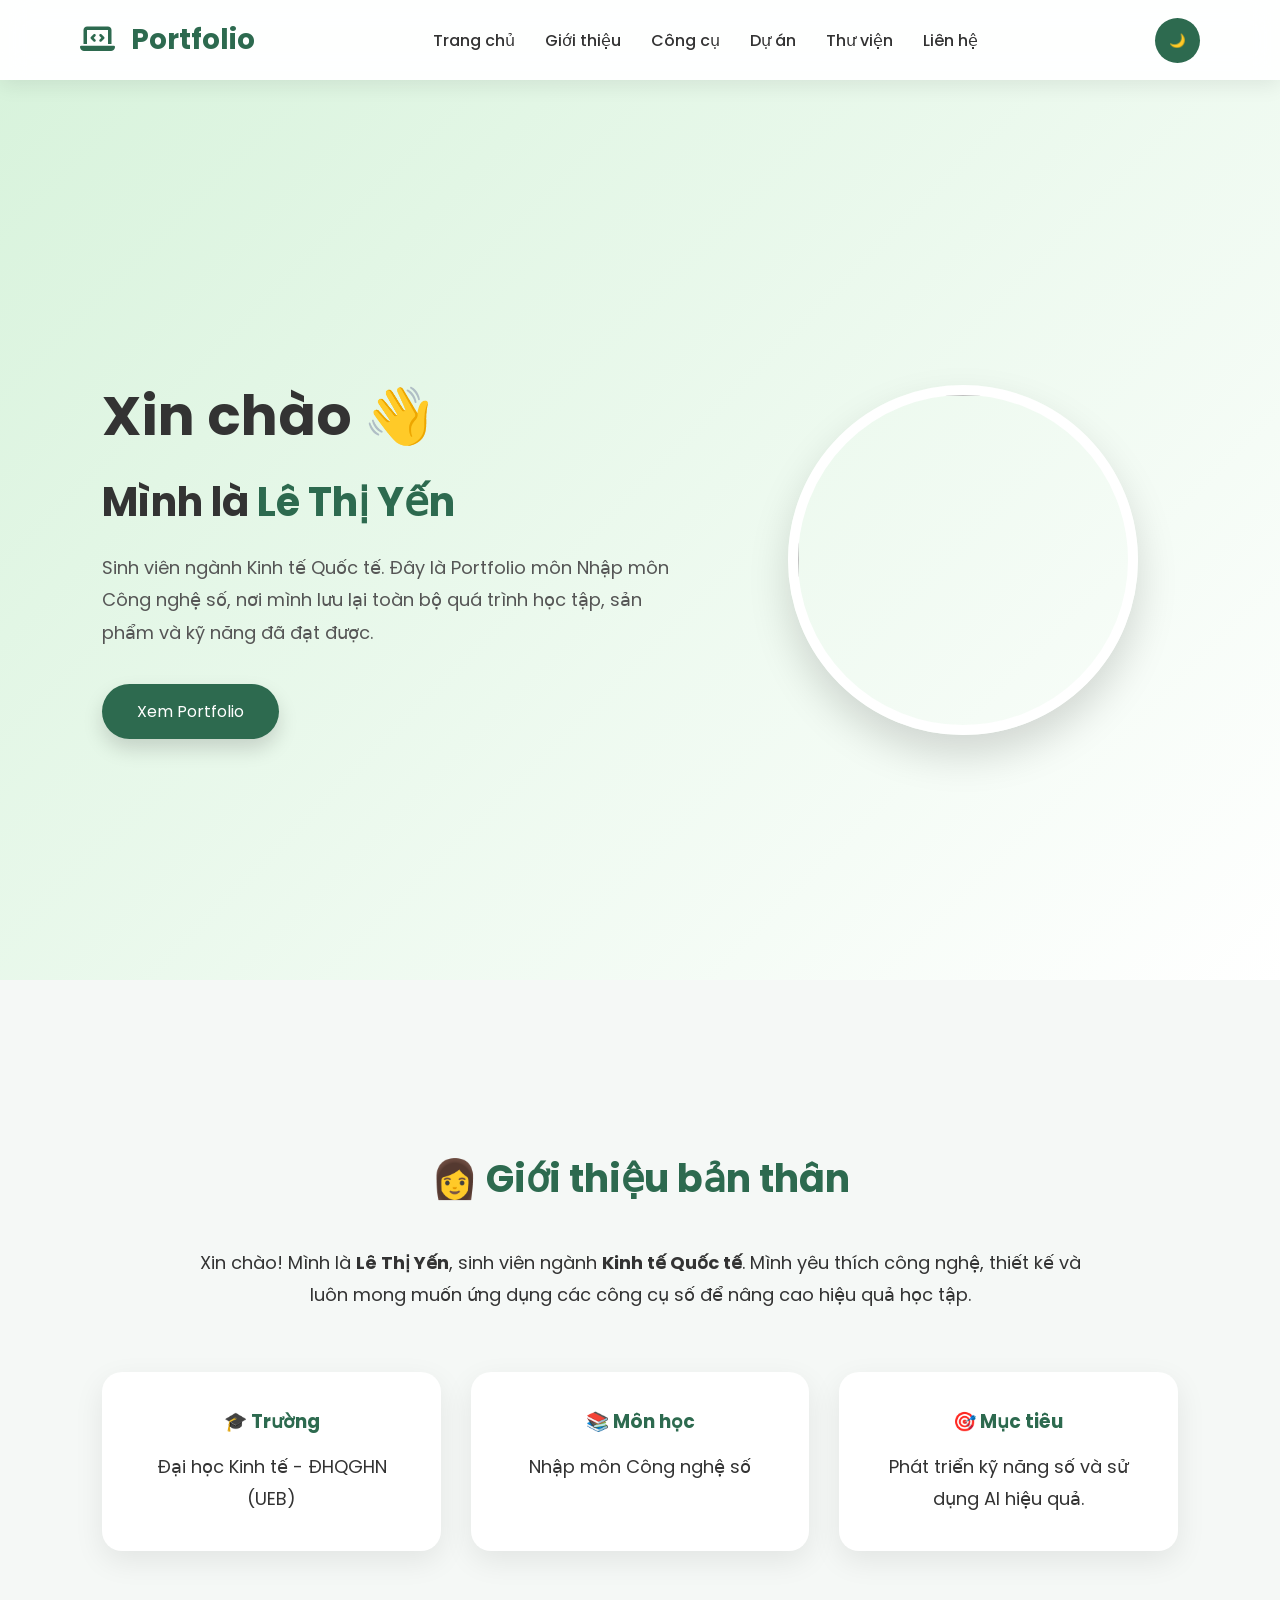
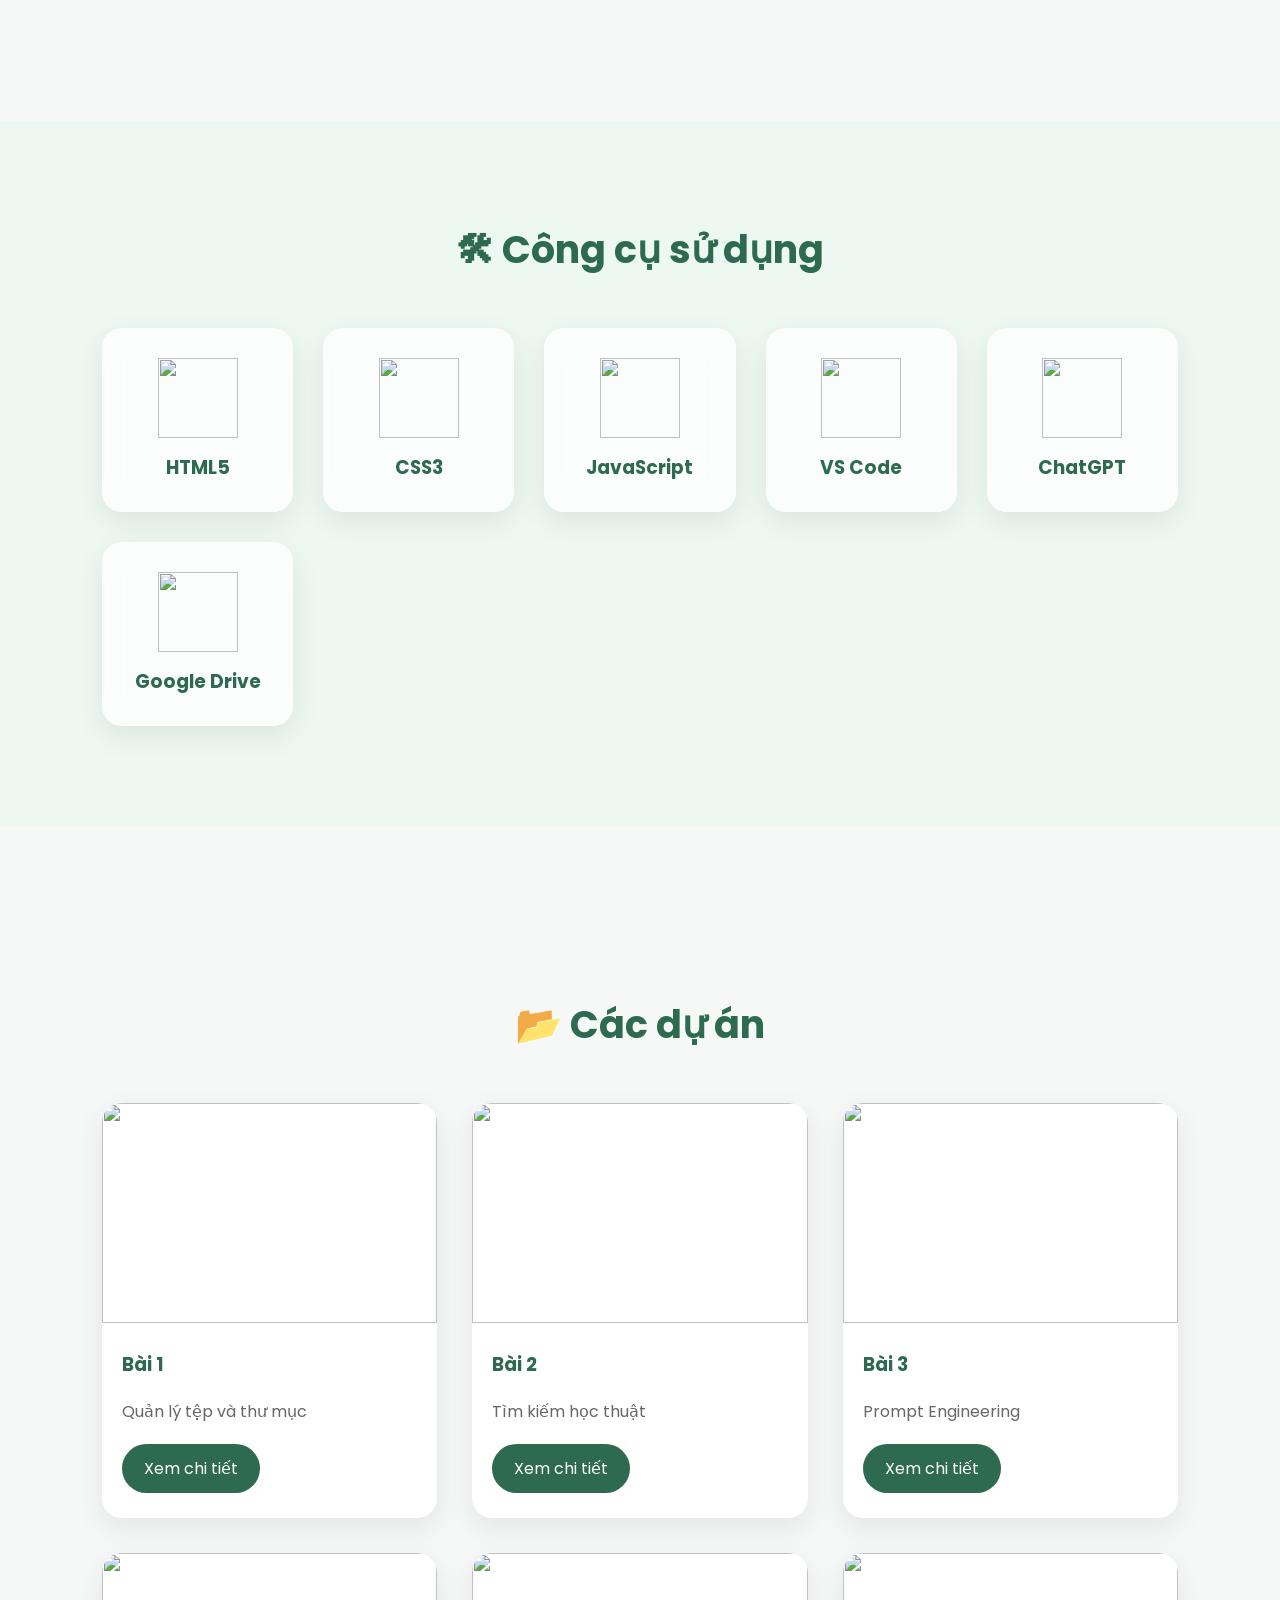
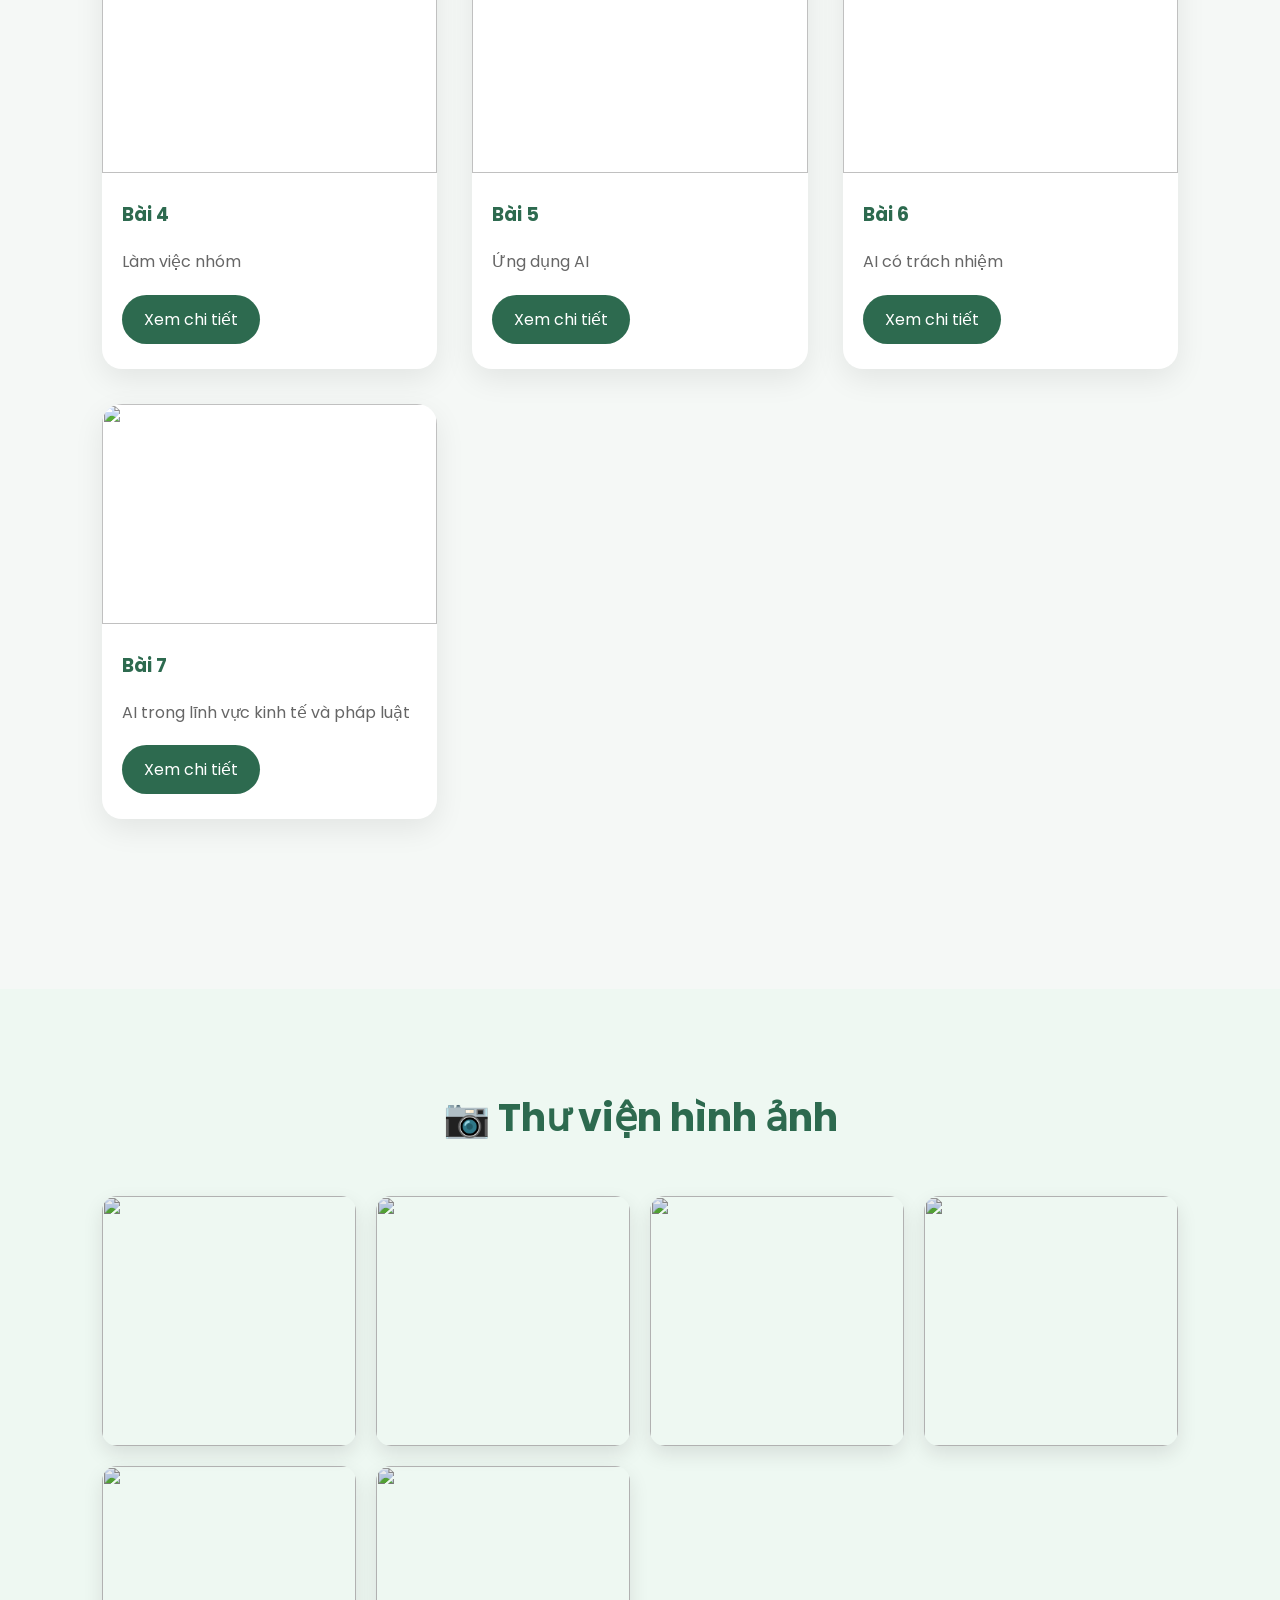
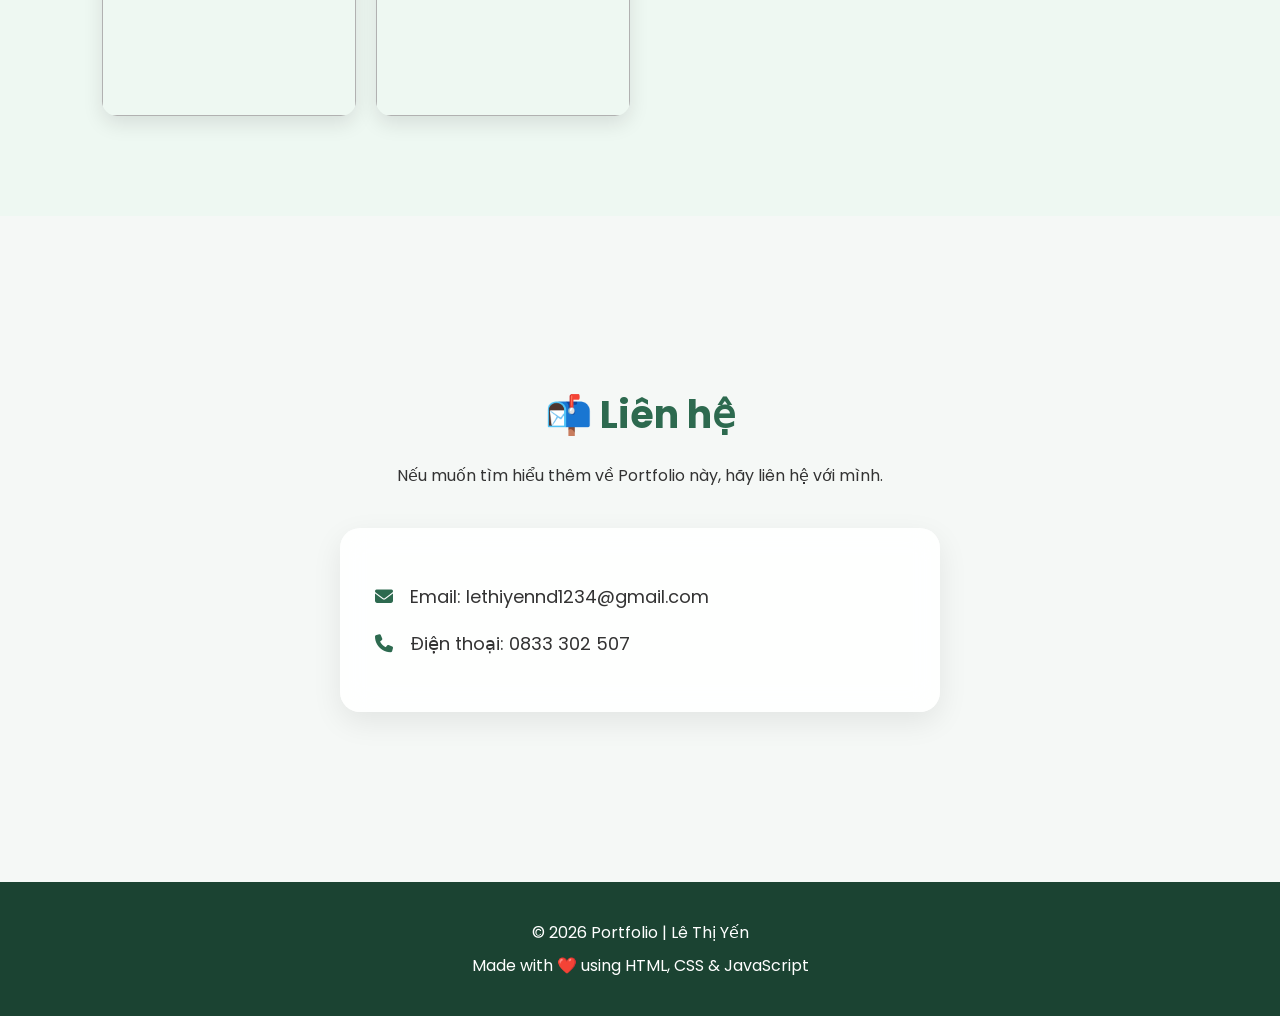
==== index.html @ 8529593f "Add files via upload First Portfolio" ====
<!DOCTYPE html>
<html lang="vi">

<head>
    <meta charset="UTF-8">
    <meta name="viewport" content="width=device-width, initial-scale=1.0">
    <title>Portfolio | Lê Thị Yến</title>

    <!-- CSS -->
    <link rel="stylesheet" href="style.css">

    <!-- Font -->
    <link href="https://fonts.googleapis.com/css2?family=Poppins:wght@300;400;500;600;700&display=swap" rel="stylesheet">

    <!-- Font Awesome -->
    <link rel="stylesheet"
        href="https://cdnjs.cloudflare.com/ajax/libs/font-awesome/6.6.0/css/all.min.css">
</head>

<body>

<div id="progressBar"></div>

<div class="background-circle circle1"></div>

<div class="background-circle circle2"></div>

<div class="background-circle circle3"></div>



    <!-- ================= HEADER ================= -->

    <header>

        <div class="logo">
            <i class="fa-solid fa-laptop-code"></i>
            Portfolio
        </div>

        <nav>

            <a href="#">Trang chủ</a>

            <a href="#about">Giới thiệu</a>

            <a href="#tools">Công cụ</a>

            <a href="#projects">Dự án</a>

            <a href="#gallery">Thư viện</a>

            <a href="#contact">Liên hệ</a>

        </nav>

        <button id="darkMode">
            🌙
        </button>

    </header>

    <!-- ================= HERO ================= -->

    <section class="hero">

        <div class="hero-text">

            <h1>
                Xin chào 👋
            </h1>

            <h2>
                Mình là <span>Lê Thị Yến</span>
            </h2>

            <p>

                Sinh viên ngành Kinh tế Quốc tế.
                Đây là Portfolio môn Nhập môn Công nghệ số,
                nơi mình lưu lại toàn bộ quá trình học tập,
                sản phẩm và kỹ năng đã đạt được.

            </p>

            <a href="#projects" class="btn">
                Xem Portfolio
            </a>

        </div>

        <div class="hero-image">

            <!-- Thay ảnh của m sau -->
    <img src="images/picture/avt.jpg" class="report-image">



        </div>

    </section>

    <!-- ================= ABOUT ================= -->

    <section class="about" id="about">

        <h2>👩 Giới thiệu bản thân</h2>

        <p>

            Xin chào! Mình là <strong>Lê Thị Yến</strong>,
            sinh viên ngành <strong>Kinh tế Quốc tế</strong>.
            Mình yêu thích công nghệ, thiết kế và luôn mong muốn
            ứng dụng các công cụ số để nâng cao hiệu quả học tập.

        </p>

        <div class="info-box">

            <div class="box">

                <h3>🎓 Trường</h3>

                <p>Đại học Kinh tế - ĐHQGHN (UEB)</p>

            </div>

            <div class="box">

                <h3>📚 Môn học</h3>

                <p>Nhập môn Công nghệ số</p>

            </div>

            <div class="box">

                <h3>🎯 Mục tiêu</h3>

                <p>Phát triển kỹ năng số và sử dụng AI hiệu quả.</p>

            </div>

        </div>

    </section>

    <!-- ================= TOOLS ================= -->

    <section id="tools">

        <h2>🛠 Công cụ sử dụng</h2>

        <div class="tool-list">

            <div class="tool-card">
              <img src="images/picture/html.png" class="report-image">
                <h3>HTML5</h3>
            </div>

            <div class="tool-card">
                <img src="images/picture/css3.png" class="report-image">
                <h3>CSS3</h3>
            </div>

            <div class="tool-card">
                <img src="images/picture/js.png" class="report-image">
                <h3>JavaScript</h3>
            </div>

            <div class="tool-card">
                <img src="images/picture/vscode.png" class="report-image">
                <h3>VS Code</h3>
            </div>

            <div class="tool-card">
                <img src="images/picture/chatgpt.png" class="report-image">
                <h3>ChatGPT</h3>
            </div>

            <div class="tool-card">
                <img src="images/picture/ggdrive.png" class="report-image">
                <h3>Google Drive</h3>
            </div>

        </div>

    </section>

    <!-- ================= PROJECT ================= -->

    <section id="projects">

        <h2>📂 Các dự án</h2>

        <div class="project-grid">

            <div class="project-card">

                <img src="images/picture/hinh1.png" class="report-image">

                <h3>Bài 1</h3>

                <p>Quản lý tệp và thư mục</p>

                <a href="bai1.html">Xem chi tiết</a>

            </div>

            <div class="project-card">

               <img src="images/picture/hinh2.png" class="report-image">

                <h3>Bài 2</h3>

                <p>Tìm kiếm học thuật</p>

                <a href="bai2.html">Xem chi tiết</a>

            </div>

            <div class="project-card">

                <img src="images/picture/hinh3.png" class="report-image">

                <h3>Bài 3</h3>

                <p>Prompt Engineering</p>

                <a href="bai3.html">Xem chi tiết</a>

            </div>

            <div class="project-card">

                <img src="images/picture/hinh4.png" class="report-image">

                <h3>Bài 4</h3>

                <p>Làm việc nhóm</p>

                <a href="bai4.html">Xem chi tiết</a>

            </div>

            <div class="project-card">

                <img src="images/picture/hhinh5.png" class="report-image">

                <h3>Bài 5</h3>

                <p>Ứng dụng AI</p>

                <a href="bai5.html">Xem chi tiết</a>

            </div>

            <div class="project-card">

                <img src="images/picture/hinh6.png" class="report-image">

                <h3>Bài 6</h3>

                <p>AI có trách nhiệm</p>

                <a href="bai6.html">Xem chi tiết</a>

            </div>
             <div class="project-card">

               <img src="images/picture/hinh7.png" class="report-image">

                <h3>Bài 7</h3>

                <p>AI trong lĩnh vực kinh tế và pháp luật</p>

                <a href="bai7.html">Xem chi tiết</a>

            </div>

        </div>

    </section>

    <!-- ================= GALLERY ================= -->

    <section id="gallery">

        <h2>📷 Thư viện hình ảnh</h2>

        <div class="gallery">

            <img src="images/picture/gall1.png" class="report-image">

            <img src="images/picture/gall2.png" class="report-image">

            <img src="images/picture/gall3.png" class="report-image">

            <img src="images/picture/gall4.png" class="report-image">

            <img src="images/picture/gall5.png" class="report-image">

            <img src="images/picture/gall6.png" class="report-image">

        </div>

    </section>

    <!-- ================= CONTACT ================= -->

    <section id="contact">

        <h2>📬 Liên hệ</h2>

        <p>Nếu muốn tìm hiểu thêm về Portfolio này, hãy liên hệ với mình.</p>

        <div class="contact-box">

            <p>
                <i class="fa-solid fa-envelope"></i>
                Email: lethiyennd1234@gmail.com
            </p>

            <p>
                <i class="fa-solid fa-phone"></i>
                Điện thoại: 0833 302 507
            </p>

        </div>

    </section>

    <!-- ================= FOOTER ================= -->

    <footer>

        <p>

            © 2026 Portfolio | Lê Thị Yến

        </p>

        <p>

            Made with ❤️ using HTML, CSS & JavaScript

        </p>

    </footer>

    <!-- Nút lên đầu -->

    <button id="topBtn">

        <i class="fa-solid fa-arrow-up"></i>

    </button>

    <!-- JavaScript -->

    <script src="script.js"></script>

</body>

</html>
---- style.css ----
/* =========================
   RESET
========================= */

*{
    margin:0;
    padding:0;
    box-sizing:border-box;
    scroll-behavior:smooth;
}

body{
    font-family:'Poppins',sans-serif;
    background:#f5f8f6;
    color:#333;
    overflow-x:hidden;
}

/* =========================
   HEADER
========================= */

header{

    position:relative;

    top:0;

    left:0;

    width:100%;

    height:80px;

    background:rgba(255,255,255,.9);

    backdrop-filter:blur(15px);

    display:flex;

    justify-content:space-between;

    align-items:center;

    padding:0 80px;

    box-shadow:0 5px 20px rgba(0,0,0,.08);

    z-index:999;

}

.logo{

    font-size:28px;

    font-weight:bold;

    color:#2d6a4f;

}

.logo i{

    margin-right:10px;

}

nav{

    display:flex;

    gap:30px;

}

nav a{

    text-decoration:none;

    color:#333;

    font-weight:500;

    transition:.3s;

}

nav a:hover{

    color:#2d6a4f;

}

#darkMode{

    width:45px;

    height:45px;

    border:none;

    border-radius:50%;

    background:#2d6a4f;

    color:white;

    cursor:pointer;

    transition:.3s;

}

#darkMode:hover{

    transform:rotate(180deg);

}

/* =========================
   HERO
========================= */

.hero{

    width:100%;

    min-height:100vh;

    display:flex;

    justify-content:space-between;

    align-items:center;

    padding:140px 8% 80px;

    background:linear-gradient(135deg,#d8f3dc,#ffffff);

}

.hero-text{

    width:55%;

}

.hero-text h1{

    font-size:55px;

    margin-bottom:15px;

}

.hero-text h2{

    font-size:40px;

    margin-bottom:20px;

}

.hero-text span{

    color:#2d6a4f;

}

.hero-text p{

    font-size:18px;

    line-height:1.8;

    color:#555;

}

.btn{

    display:inline-block;

    margin-top:35px;

    padding:15px 35px;

    background:#2d6a4f;

    color:white;

    text-decoration:none;

    border-radius:40px;

    transition:.4s;

    box-shadow:0 10px 20px rgba(0,0,0,.15);

}

.btn:hover{

    transform:translateY(-6px);

    background:#1b4332;

}

.hero-image{

    width:40%;

    display:flex;

    justify-content:center;

}

.hero-image img{

    width:350px;

    height:350px;

    object-fit:cover;

    border-radius:50%;

    border:10px solid white;

    box-shadow:0 20px 40px rgba(0,0,0,.15);

    transition:.5s;

}

.hero-image img:hover{

    transform:scale(1.05);

}

/* =========================
ABOUT
========================= */

.about{

    padding:100px 8%;

}

.about h2{

    text-align:center;

    color:#2d6a4f;

    margin-bottom:40px;

    font-size:38px;

}

.about p{

    max-width:900px;

    margin:auto;

    text-align:center;

    line-height:1.8;

    font-size:18px;

}

.info-box{

    margin-top:60px;

    display:grid;

    grid-template-columns:repeat(3,1fr);

    gap:30px;

}

.box{

    background:white;

    border-radius:20px;

    padding:35px;

    text-align:center;

    box-shadow:0 10px 30px rgba(0,0,0,.08);

    transition:.4s;

}

.box:hover{

    transform:translateY(-10px);

}

.box h3{

    color:#2d6a4f;

    margin-bottom:15px;

}

/* =========================
SECTION
========================= */

section{

    margin-bottom:70px;

}

section h2{

    margin-bottom:40px;

}

/* =========================
SCROLLBAR
========================= */

::-webkit-scrollbar{

    width:10px;

}

::-webkit-scrollbar-thumb{

    background:#2d6a4f;

    border-radius:20px;

}

::-webkit-scrollbar-track{

    background:#d8f3dc;

}
/* =========================
   TOOLS
========================= */

#tools{
    padding:100px 8%;
    background:#eef8f2;
}

#tools h2{
    text-align:center;
    font-size:38px;
    color:#2d6a4f;
    margin-bottom:50px;
}

.tool-list{
    display:grid;
    grid-template-columns:repeat(auto-fit,minmax(180px,1fr));
    gap:30px;
}

.tool-card{
    background:rgba(255,255,255,.8);
    backdrop-filter:blur(15px);
    border-radius:20px;
    padding:30px;
    text-align:center;
    transition:.4s;
    box-shadow:0 10px 30px rgba(0,0,0,.08);
}

.tool-card:hover{
    transform:translateY(-12px);
    box-shadow:0 20px 40px rgba(0,0,0,.15);
}

.tool-card img{
    width:80px;
    height:80px;
    object-fit:contain;
    margin-bottom:15px;
    transition:.4s;
}

.tool-card:hover img{
    transform:rotate(10deg) scale(1.1);
}

.tool-card h3{
    color:#2d6a4f;
}


/* =========================
   PROJECT
========================= */

#projects{
    padding:100px 8%;
}

#projects h2{
    text-align:center;
    font-size:38px;
    color:#2d6a4f;
    margin-bottom:50px;
}

.project-grid{
    display:grid;
    grid-template-columns:repeat(auto-fit,minmax(320px,1fr));
    gap:35px;
}

.project-card{
    background:white;
    border-radius:20px;
    overflow:hidden;
    transition:.4s;
    box-shadow:0 10px 30px rgba(0,0,0,.08);
}

.project-card:hover{
    transform:translateY(-12px);
    box-shadow:0 20px 40px rgba(0,0,0,.15);
}

.project-card img{
    width:100%;
    height:220px;
    object-fit:cover;
}

.project-card h3{
    margin:20px;
    color:#2d6a4f;
}

.project-card p{
    margin:0 20px 20px;
    color:#666;
    line-height:1.6;
}

.project-card a{
    display:inline-block;
    margin:0 20px 25px;
    padding:12px 22px;
    background:#2d6a4f;
    color:white;
    text-decoration:none;
    border-radius:30px;
    transition:.3s;
}

.project-card a:hover{
    background:#1b4332;
}


/* =========================
   GALLERY
========================= */

#gallery{
    padding:100px 8%;
    background:#eef8f2;
}

#gallery h2{
    text-align:center;
    font-size:38px;
    color:#2d6a4f;
    margin-bottom:50px;
}

.gallery{
    display:grid;
    grid-template-columns:repeat(auto-fit,minmax(250px,1fr));
    gap:20px;
}

.gallery img{
    width:100%;
    height:250px;
    object-fit:cover;
    border-radius:15px;
    cursor:pointer;
    transition:.4s;
    box-shadow:0 8px 20px rgba(0,0,0,.1);
}

.gallery img:hover{
    transform:scale(1.05);
}


/* =========================
   CONTACT
========================= */

#contact{
    padding:100px 8%;
}

#contact h2{
    text-align:center;
    font-size:38px;
    color:#2d6a4f;
    margin-bottom:20px;
}

#contact>p{
    text-align:center;
    margin-bottom:40px;
}

.contact-box{
    width:600px;
    max-width:100%;
    margin:auto;
    background:white;
    border-radius:20px;
    padding:35px;
    box-shadow:0 10px 30px rgba(0,0,0,.08);
}

.contact-box p{
    margin:20px 0;
    font-size:18px;
}

.contact-box i{
    color:#2d6a4f;
    margin-right:12px;
}


/* =========================
   FOOTER
========================= */

footer{
    background:#1b4332;
    color:white;
    text-align:center;
    padding:30px;
}

footer p{
    margin:8px 0;
}


/* =========================
   TOP BUTTON
========================= */

#topBtn{
    position:fixed;
    bottom:30px;
    right:30px;
    width:55px;
    height:55px;
    border:none;
    border-radius:50%;
    background:#2d6a4f;
    color:white;
    font-size:20px;
    cursor:pointer;
    display:none;
    transition:.3s;
    box-shadow:0 10px 20px rgba(0,0,0,.2);
}

#topBtn:hover{
    transform:translateY(-5px);
}


/* =========================
   RESPONSIVE
========================= */

@media(max-width:992px){

    header{
        padding:20px;
    }

    nav{
        display:none;
    }

    .hero{
        flex-direction:column-reverse;
        text-align:center;
    }

    .hero-text,
    .hero-image{
        width:100%;
    }

    .hero-image{
        margin-bottom:40px;
    }

    .hero-image img{
        width:260px;
        height:260px;
    }

    .hero-text h1{
        font-size:40px;
    }

    .hero-text h2{
        font-size:30px;
    }

    .info-box{
        grid-template-columns:1fr;
    }

}
/* =========================
   DARK MODE
========================= */

body.dark{
    background:#121212;
    color:#f5f5f5;
}

body.dark header{
    background:rgba(30,30,30,.95);
}

body.dark nav a{
    color:#ffffff;
}

body.dark nav a:hover{
    color:#95D5B2;
}

body.dark .hero{
    background:linear-gradient(135deg,#1B4332,#081C15);
}

body.dark .hero p{
    color:#dddddd;
}

body.dark .box,
body.dark .tool-card,
body.dark .project-card,
body.dark .contact-box{
    background:#222;
    color:#fff;
}

body.dark .project-card p{
    color:#cccccc;
}

body.dark footer{
    background:#081C15;
}

/* =========================
   FADE ANIMATION
========================= */

.fade-up{

    opacity:0;

    transform:translateY(60px);

    transition:1s;

}

.fade-up.show{

    opacity:1;

    transform:translateY(0);

}

/* =========================
   FLOATING EFFECT
========================= */

.hero-image img{

    animation:float 4s ease-in-out infinite;

}

@keyframes float{

0%{

transform:translateY(0);

}

50%{

transform:translateY(-15px);

}

100%{

transform:translateY(0);

}

}

/* =========================
   BUTTON EFFECT
========================= */

.btn{

    position:relative;

    overflow:hidden;

}

.btn::before{

content:"";

position:absolute;

top:0;

left:-100%;

width:100%;

height:100%;

background:rgba(255,255,255,.3);

transition:.5s;

}

.btn:hover::before{

left:100%;

}

/* =========================
   PROJECT HOVER
========================= */

.project-card{

position:relative;

}

.project-card::after{

content:"";

position:absolute;

left:0;

bottom:0;

width:100%;

height:6px;

background:#2D6A4F;

transform:scaleX(0);

transition:.4s;

}

.project-card:hover::after{

transform:scaleX(1);

}

/* =========================
   TOOL ICON ROTATE
========================= */

.tool-card:hover img{

transform:rotate(15deg) scale(1.15);

}

/* =========================
   GALLERY EFFECT
========================= */

.gallery img{

filter:brightness(.92);

}

.gallery img:hover{

filter:brightness(1);

}

/* =========================
   HERO TITLE
========================= */

.hero h1{

animation:slideLeft 1s;

}

.hero h2{

animation:slideRight 1.2s;

}

.hero p{

animation:fade 2s;

}

@keyframes slideLeft{

from{

opacity:0;

transform:translateX(-100px);

}

to{

opacity:1;

transform:translateX(0);

}

}

@keyframes slideRight{

from{

opacity:0;

transform:translateX(100px);

}

to{

opacity:1;

transform:translateX(0);

}

}

@keyframes fade{

from{

opacity:0;

}

to{

opacity:1;

}

}

/* =========================
   CARD SHADOW
========================= */

.box,
.tool-card,
.project-card{

transition:.4s;

}

.box:hover,
.tool-card:hover,
.project-card:hover{

box-shadow:0 20px 40px rgba(0,0,0,.18);

}

/* =========================
   GLASS EFFECT
========================= */

.tool-card{

background:rgba(255,255,255,.75);

backdrop-filter:blur(18px);

}

.contact-box{

background:rgba(255,255,255,.9);

backdrop-filter:blur(15px);

}

/* =========================
   IMAGE ZOOM
========================= */

.project-card img{

transition:.5s;

}

.project-card:hover img{

transform:scale(1.08);

}

/* =========================
   SELECTION
========================= */

::selection{

background:#2D6A4F;

color:white;

}

/* =========================
   HR
========================= */

hr{

margin:60px 0;

border:none;

height:2px;

background:#95D5B2;

}

/* =========================
   END
========================= *\
nav a.active{

    color:#2D6A4F;

    font-weight:bold;

}

body{

    opacity:0;

    transition:opacity .8s;

}
    /* =========================
   PROGRESS BAR
========================= */

#progressBar{

position:fixed;

top:0;

left:0;

width:0;

height:6px;

background:#2D6A4F;

z-index:9999;

transition:.2s;

}
/* =========================
   DARK MODE
========================= */

body.dark{
    background:#121212;
    color:#f5f5f5;
}

body.dark header{
    background:rgba(30,30,30,.95);
}

body.dark nav a{
    color:#ffffff;
}

body.dark nav a:hover{
    color:#95D5B2;
}

body.dark .hero{
    background:linear-gradient(135deg,#1B4332,#081C15);
}

body.dark .hero p{
    color:#dddddd;
}

body.dark .box,
body.dark .tool-card,
body.dark .project-card,
body.dark .contact-box{
    background:#222;
    color:#fff;
}

body.dark .project-card p{
    color:#cccccc;
}

body.dark footer{
    background:#081C15;
}

/* =========================
   FADE ANIMATION
========================= */

.fade-up{

    opacity:0;

    transform:translateY(60px);

    transition:1s;

}

.fade-up.show{

    opacity:1;

    transform:translateY(0);

}

/* =========================
   FLOATING EFFECT
========================= */

.hero-image img{

    animation:float 4s ease-in-out infinite;

}

@keyframes float{

0%{

transform:translateY(0);

}

50%{

transform:translateY(-15px);

}

100%{

transform:translateY(0);

}

}

/* =========================
   BUTTON EFFECT
========================= */

.btn{

    position:relative;

    overflow:hidden;

}

.btn::before{

content:"";

position:absolute;

top:0;

left:-100%;

width:100%;

height:100%;

background:rgba(255,255,255,.3);

transition:.5s;

}

.btn:hover::before{

left:100%;

}

/* =========================
   PROJECT HOVER
========================= */

.project-card{

position:relative;

}

.project-card::after{

content:"";

position:absolute;

left:0;

bottom:0;

width:100%;

height:6px;

background:#2D6A4F;

transform:scaleX(0);

transition:.4s;

}

.project-card:hover::after{

transform:scaleX(1);

}

/* =========================
   TOOL ICON ROTATE
========================= */

.tool-card:hover img{

transform:rotate(15deg) scale(1.15);

}

/* =========================
   GALLERY EFFECT
========================= */

.gallery img{

filter:brightness(.92);

}

.gallery img:hover{

filter:brightness(1);

}

/* =========================
   HERO TITLE
========================= */

.hero h1{

animation:slideLeft 1s;

}

.hero h2{

animation:slideRight 1.2s;

}

.hero p{

animation:fade 2s;

}

@keyframes slideLeft{

from{

opacity:0;

transform:translateX(-100px);

}

to{

opacity:1;

transform:translateX(0);

}

}

@keyframes slideRight{

from{

opacity:0;

transform:translateX(100px);

}

to{

opacity:1;

transform:translateX(0);

}

}

@keyframes fade{

from{

opacity:0;

}

to{

opacity:1;

}

}

/* =========================
   CARD SHADOW
========================= */

.box,
.tool-card,
.project-card{

transition:.4s;

}

.box:hover,
.tool-card:hover,
.project-card:hover{

box-shadow:0 20px 40px rgba(0,0,0,.18);

}

/* =========================
   GLASS EFFECT
========================= */

.tool-card{

background:rgba(255,255,255,.75);

backdrop-filter:blur(18px);

}

.contact-box{

background:rgba(255,255,255,.9);

backdrop-filter:blur(15px);

}

/* =========================
   IMAGE ZOOM
========================= */

.project-card img{

transition:.5s;

}

.project-card:hover img{

transform:scale(1.08);

}

/* =========================
   SELECTION
========================= */

::selection{

background:#2D6A4F;

color:white;

}

/* =========================
   HR
========================= */

hr{

margin:60px 0;

border:none;

height:2px;

background:#95D5B2;

}

/* =========================
   END
========================= */
/* =========================
   BÀI 2
========================= */

.page-header{

    background:white;

    text-align:center;

    padding:45px 20px 35px;

    border-bottom:2px solid #EAEAEA;

}

.page-header h1{

    font-size:30px;

    font-weight:600;

    line-height:1.25;

    color:#1F1F1F;

    margin:0;

}


.back-btn{

    display:inline-block;

    margin-bottom:25px;

    color:#2D6A4F;

    text-decoration:none;

    font-weight:600;

    background:none;

    padding:0;

}

.back-btn:hover{

    background:#D8F3DC;

}
.source-table{

    width:100%;

    border-collapse:collapse;

    margin-top:25px;

}

.source-table th{

    background:#2D6A4F;

    color:white;

    padding:15px;

}

.source-table td{

    padding:15px;

    border:1px solid #ddd;

}

.source-table tr:nth-child(even){

    background:#f8f8f8;

}

.source-table tr:hover{

    background:#D8F3DC;

}
.timeline{

display:flex;

flex-direction:column;

gap:20px;

margin-top:20px;

}

.step{

background:#F8FFF9;

border-left:6px solid #2D6A4F;

padding:20px;

border-radius:10px;

transition:.3s;

}

.step:hover{

transform:translateX(8px);

box-shadow:0 10px 20px rgba(0,0,0,.08);

}
.source-grid{

display:grid;

grid-template-columns:repeat(auto-fit,minmax(300px,1fr));

gap:25px;

margin-top:25px;

}

.source-card{

background:white;

padding:25px;

border-radius:18px;

box-shadow:0 10px 25px rgba(0,0,0,.08);

transition:.3s;

}

.source-card:hover{

transform:translateY(-8px);

}

.source-card h3{

color:#2D6A4F;

margin-bottom:15px;

}

.source-card a{

display:inline-block;

margin-top:20px;

padding:10px 18px;

background:#2D6A4F;

color:white;

text-decoration:none;

border-radius:10px;

}

.source-card a:hover{

background:#40916C;

}
/* =========================
        BÀI 3
========================= */


/* Khối nội dung báo cáo */

.container{

    width:90%;

    max-width:1100px;

    margin:40px auto;

}



.container h2{

    color:#1F1F1F;

    font-size:24px;

    margin:45px 0 25px;

    border-left:6px solid #2D6A4F;

    padding-left:15px;

}



/* Card nội dung */

.report-card{

    background:white;

    padding:30px;

    border-radius:18px;

    box-shadow:0 10px 25px rgba(0,0,0,.08);

    margin-bottom:30px;

    transition:.3s;

}



.report-card:hover{

    transform:translateY(-5px);

}



.report-card h3{

    color:#2D6A4F;

    margin-bottom:20px;

}



.report-card p{

    line-height:1.7;

    color:#333;

}





/* Prompt */

.prompt-box{

    background:#F8FFF9;

    border-radius:12px;

    padding:20px;

    margin-top:20px;

    border-left:5px solid #95D5B2;

}



.prompt-box h4{

    color:#2D6A4F;

    margin-bottom:10px;

}



.prompt-box p{

    margin:0;

}



/* Prompt nâng cao */

.prompt-box.advanced{

    background:#E9F5EC;

    border-left:5px solid #2D6A4F;

}





/* Phần ảnh thử nghiệm */

.image-grid{

    display:grid;

    grid-template-columns:repeat(auto-fit,minmax(250px,1fr));

    gap:25px;

    margin-top:30px;

}



.image-placeholder{

    height:220px;

    background:#F8F8F8;

    border:2px dashed #95D5B2;

    border-radius:15px;

    display:flex;

    flex-direction:column;

    justify-content:center;

    align-items:center;

    text-align:center;

    color:#666;

}



.image-placeholder .icon{

    font-size:45px;

    margin-bottom:15px;

}





/* Phân tích Prompt */

.tip-grid{

    display:grid;

    grid-template-columns:repeat(auto-fit,minmax(220px,1fr));

    gap:25px;

}



.tip{

    background:white;

    padding:25px;

    border-radius:18px;

    box-shadow:0 10px 25px rgba(0,0,0,.08);

    transition:.3s;

}



.tip:hover{

    transform:translateY(-7px);

}



.tip h3{

    font-size:30px;

    color:#2D6A4F;

    margin-bottom:15px;

}



.tip p{

    line-height:1.6;

}





/* Danh sách nguyên tắc */

.report-card ul{

    padding-left:25px;

}



.report-card li{

    margin-bottom:15px;

    line-height:1.6;

}





/* Responsive điện thoại */

@media(max-width:600px){


    .page-header h1{

        font-size:22px;

    }


    .container{

        width:92%;

    }


    .report-card{

        padding:20px;

    }

}
.report-video{

    width:100%;

    max-width:500px;

    display:block;

    margin:20px auto;

    border-radius:16px;

    box-shadow:0 10px 20px rgba(0,0,0,.12);

}
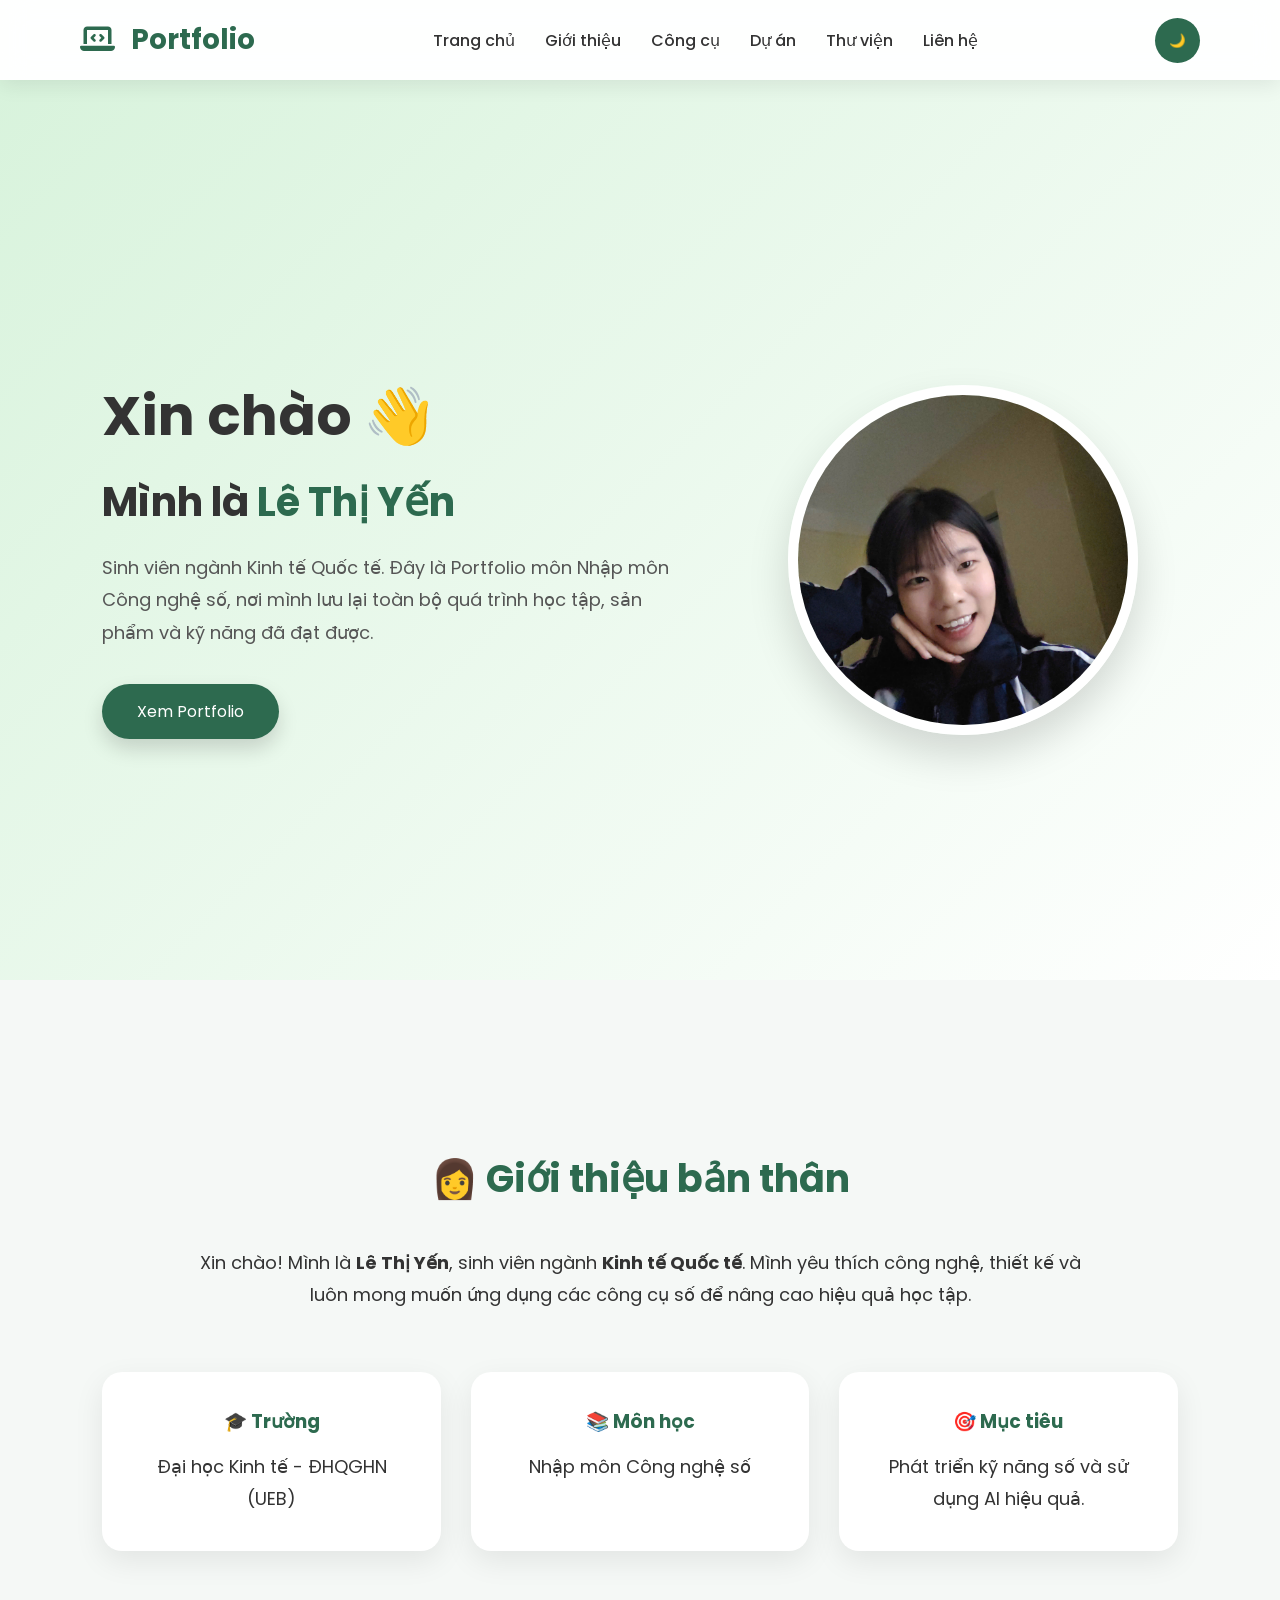
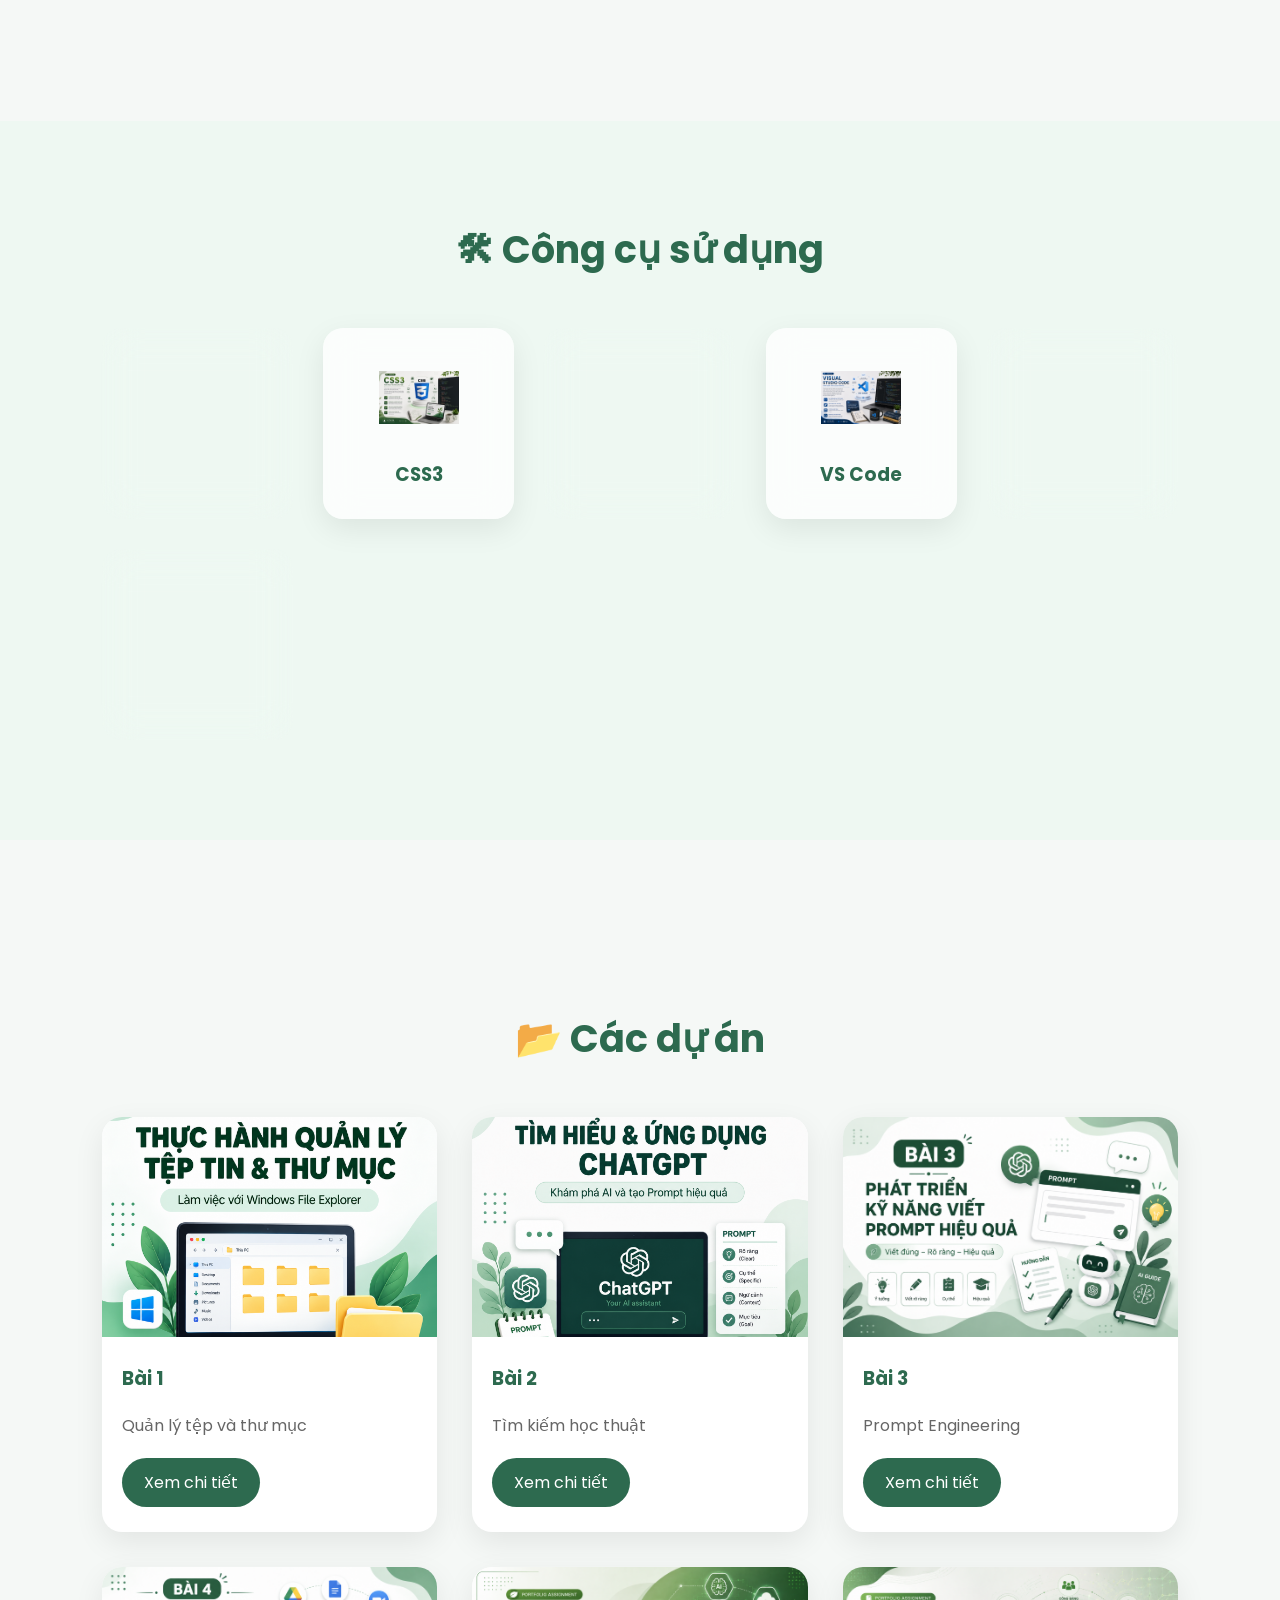
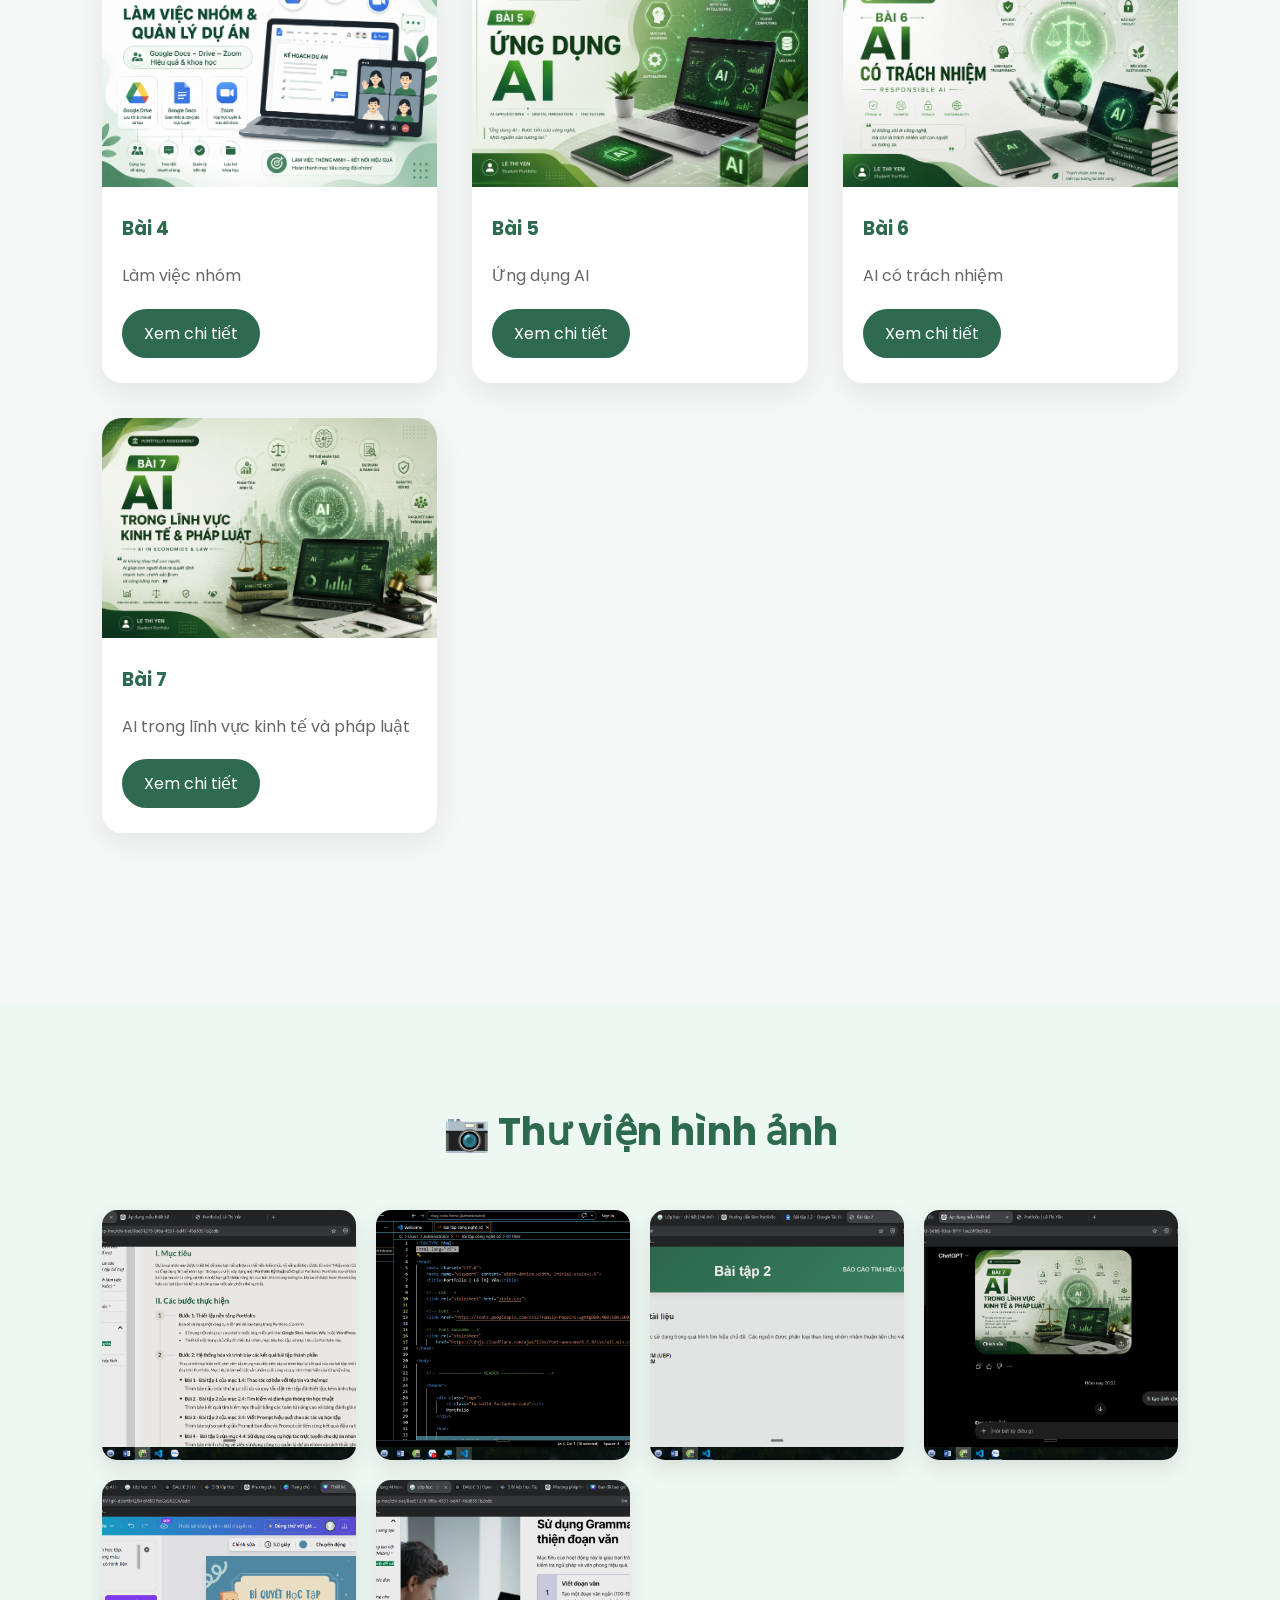
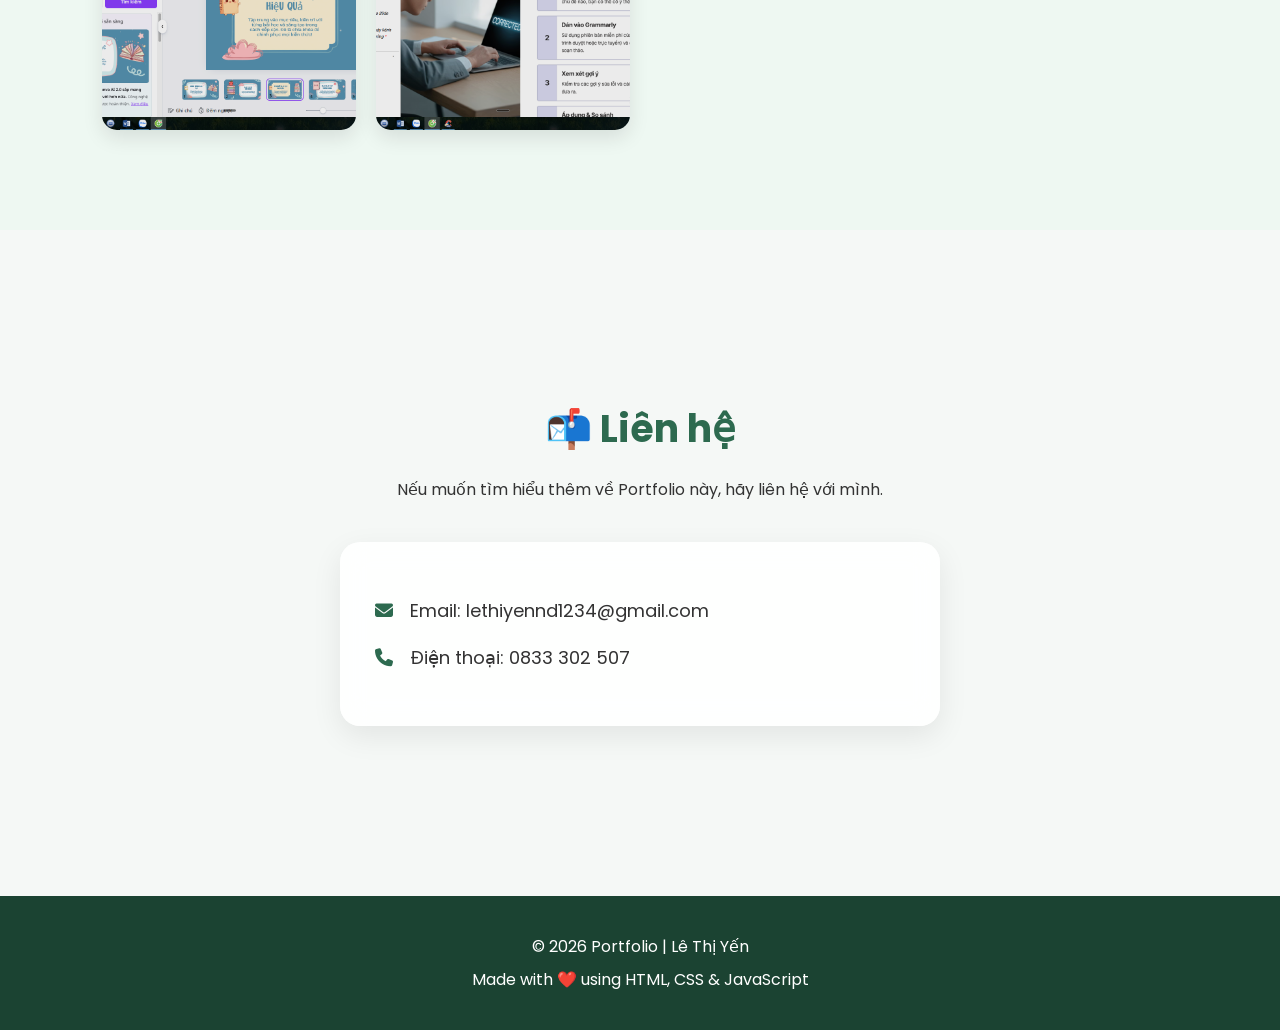
==== commit ecef74a1: "Fix HTML structure and update image paths" ====
--- a/index.html
+++ b/index.html
@@ -92,7 +92,7 @@
         <div class="hero-image">
 
             <!-- Thay ảnh của m sau -->
-    <img src="images/picture/avt.jpg" class="report-image">
+    <img src="avt.jpg" class="report-image">
 
 
 
@@ -154,32 +154,32 @@
         <div class="tool-list">
 
             <div class="tool-card">
-              <img src="images/picture/html.png" class="report-image">
+              <img src="html.png" class="report-image">
                 <h3>HTML5</h3>
             </div>
 
             <div class="tool-card">
-                <img src="images/picture/css3.png" class="report-image">
+                <img src="css3.png" class="report-image">
                 <h3>CSS3</h3>
             </div>
 
             <div class="tool-card">
-                <img src="images/picture/js.png" class="report-image">
+                <img src="js.png" class="report-image">
                 <h3>JavaScript</h3>
             </div>
 
             <div class="tool-card">
-                <img src="images/picture/vscode.png" class="report-image">
+                <img src="vscode.png" class="report-image">
                 <h3>VS Code</h3>
             </div>
 
             <div class="tool-card">
-                <img src="images/picture/chatgpt.png" class="report-image">
+                <img src="chatgpt.png" class="report-image">
                 <h3>ChatGPT</h3>
             </div>
 
             <div class="tool-card">
-                <img src="images/picture/ggdrive.png" class="report-image">
+                <img src="ggdrive.png" class="report-image">
                 <h3>Google Drive</h3>
             </div>
 
@@ -197,7 +197,7 @@
 
             <div class="project-card">
 
-                <img src="images/picture/hinh1.png" class="report-image">
+                <img src="hinh1.png" class="report-image">
 
                 <h3>Bài 1</h3>
 
@@ -209,7 +209,7 @@
 
             <div class="project-card">
 
-               <img src="images/picture/hinh2.png" class="report-image">
+               <img src="hinh2.png" class="report-image">
 
                 <h3>Bài 2</h3>
 
@@ -221,7 +221,7 @@
 
             <div class="project-card">
 
-                <img src="images/picture/hinh3.png" class="report-image">
+                <img src="hinh3.png" class="report-image">
 
                 <h3>Bài 3</h3>
 
@@ -233,7 +233,7 @@
 
             <div class="project-card">
 
-                <img src="images/picture/hinh4.png" class="report-image">
+                <img src="hinh4.png" class="report-image">
 
                 <h3>Bài 4</h3>
 
@@ -245,7 +245,7 @@
 
             <div class="project-card">
 
-                <img src="images/picture/hhinh5.png" class="report-image">
+                <img src="hhinh5.png" class="report-image">
 
                 <h3>Bài 5</h3>
 
@@ -257,7 +257,7 @@
 
             <div class="project-card">
 
-                <img src="images/picture/hinh6.png" class="report-image">
+                <img src="hinh6.png" class="report-image">
 
                 <h3>Bài 6</h3>
 
@@ -268,7 +268,7 @@
             </div>
              <div class="project-card">
 
-               <img src="images/picture/hinh7.png" class="report-image">
+               <img src="hinh7.png" class="report-image">
 
                 <h3>Bài 7</h3>
 
@@ -290,17 +290,17 @@
 
         <div class="gallery">
 
-            <img src="images/picture/gall1.png" class="report-image">
-
-            <img src="images/picture/gall2.png" class="report-image">
-
-            <img src="images/picture/gall3.png" class="report-image">
-
-            <img src="images/picture/gall4.png" class="report-image">
-
-            <img src="images/picture/gall5.png" class="report-image">
-
-            <img src="images/picture/gall6.png" class="report-image">
+            <img src="gall1.png" class="report-image">
+
+            <img src="gall2.png" class="report-image">
+
+            <img src="gall3.png" class="report-image">
+
+            <img src="gall4.png" class="report-image">
+
+            <img src="gall5.png" class="report-image">
+
+            <img src="gall6.png" class="report-image">
 
         </div>
 
@@ -362,4 +362,4 @@
 
 </body>
 
-</html>+</html>
